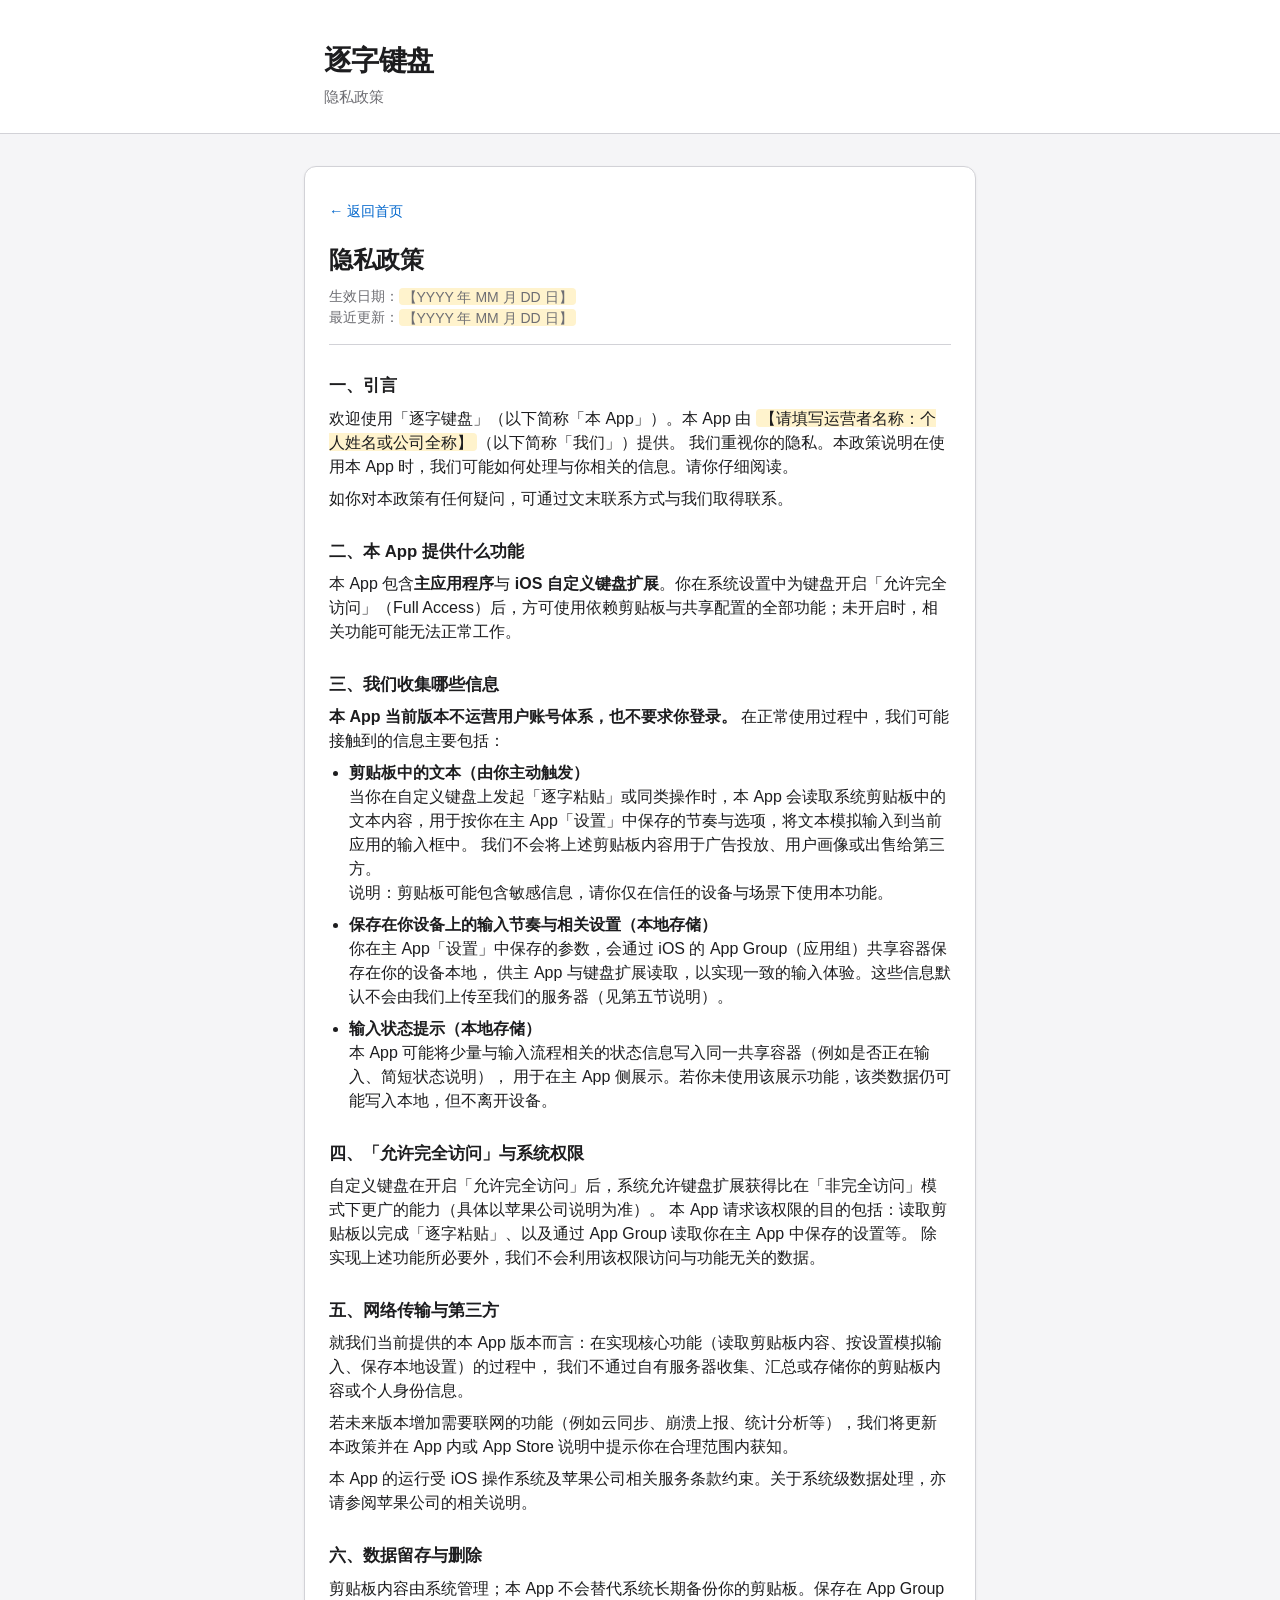
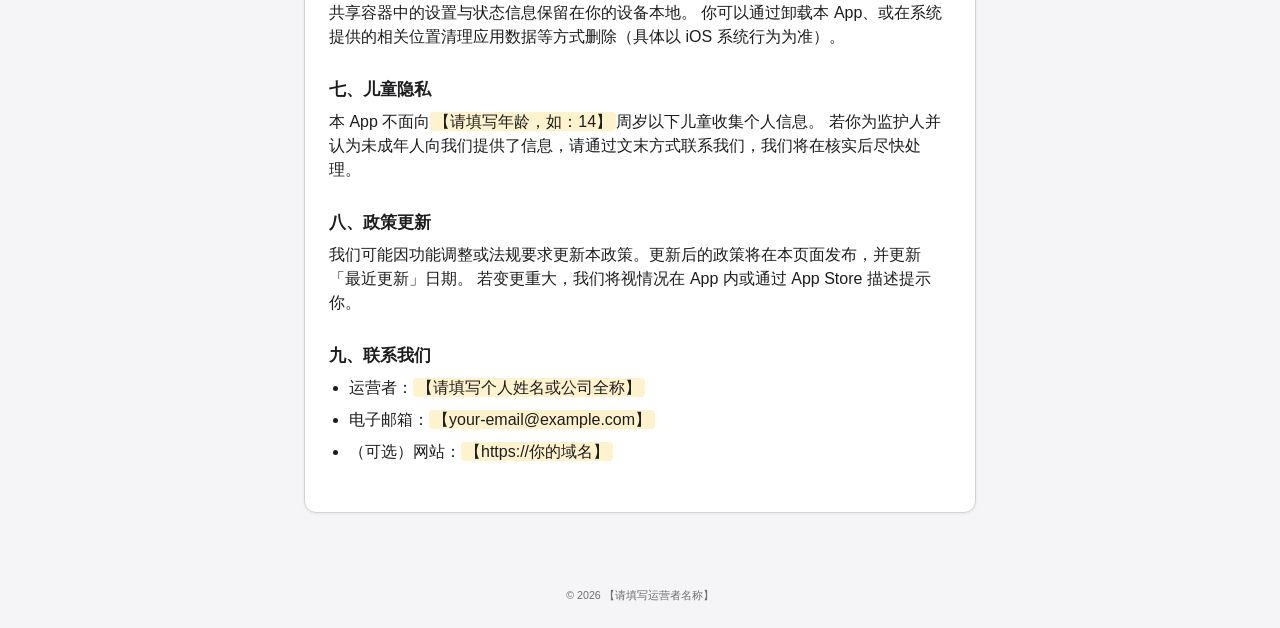
==== privacy.html @ 88ec4f8a "Initial import: privacy policy static site for 逐字键盘. Co-authored-by: Cursor <cursoragent@cursor.com>" ====
<!DOCTYPE html>
<html lang="zh-Hans">
<head>
    <meta charset="utf-8" />
    <meta name="viewport" content="width=device-width, initial-scale=1" />
    <title>隐私政策 — 逐字键盘</title>
    <meta name="description" content="逐字键盘 App 隐私政策" />
    <link rel="stylesheet" href="assets/style.css" />
</head>
<body>
    <header class="site-header">
        <div class="wrap">
            <h1 class="title">逐字键盘</h1>
            <p class="tagline">隐私政策</p>
        </div>
    </header>
    <main class="wrap main">
        <article class="policy">
            <a class="back" href="index.html">← 返回首页</a>
            <h1>隐私政策</h1>
            <p class="meta">
                生效日期：<span class="placeholder">【YYYY 年 MM 月 DD 日】</span><br />
                最近更新：<span class="placeholder">【YYYY 年 MM 月 DD 日】</span>
            </p>

            <h2>一、引言</h2>
            <p>
                欢迎使用「逐字键盘」（以下简称「本 App」）。本 App 由
                <span class="placeholder">【请填写运营者名称：个人姓名或公司全称】</span>（以下简称「我们」）提供。
                我们重视你的隐私。本政策说明在使用本 App 时，我们可能如何处理与你相关的信息。请你仔细阅读。
            </p>
            <p>
                如你对本政策有任何疑问，可通过文末联系方式与我们取得联系。
            </p>

            <h2>二、本 App 提供什么功能</h2>
            <p>
                本 App 包含<strong>主应用程序</strong>与 <strong>iOS 自定义键盘扩展</strong>。你在系统设置中为键盘开启「允许完全访问」（Full
                Access）后，方可使用依赖剪贴板与共享配置的全部功能；未开启时，相关功能可能无法正常工作。
            </p>

            <h2>三、我们收集哪些信息</h2>
            <p>
                <strong>本 App 当前版本不运营用户账号体系，也不要求你登录。</strong>
                在正常使用过程中，我们可能接触到的信息主要包括：
            </p>
            <ul>
                <li>
                    <strong>剪贴板中的文本（由你主动触发）</strong><br />
                    当你在自定义键盘上发起「逐字粘贴」或同类操作时，本 App 会读取系统剪贴板中的文本内容，用于按你在主
                    App「设置」中保存的节奏与选项，将文本模拟输入到当前应用的输入框中。
                    我们不会将上述剪贴板内容用于广告投放、用户画像或出售给第三方。<br />
                    说明：剪贴板可能包含敏感信息，请你仅在信任的设备与场景下使用本功能。
                </li>
                <li>
                    <strong>保存在你设备上的输入节奏与相关设置（本地存储）</strong><br />
                    你在主 App「设置」中保存的参数，会通过 iOS 的 App Group（应用组）共享容器保存在你的设备本地，
                    供主 App 与键盘扩展读取，以实现一致的输入体验。这些信息默认不会由我们上传至我们的服务器（见第五节说明）。
                </li>
                <li>
                    <strong>输入状态提示（本地存储）</strong><br />
                    本 App 可能将少量与输入流程相关的状态信息写入同一共享容器（例如是否正在输入、简短状态说明），
                    用于在主 App 侧展示。若你未使用该展示功能，该类数据仍可能写入本地，但不离开设备。
                </li>
            </ul>

            <h2>四、「允许完全访问」与系统权限</h2>
            <p>
                自定义键盘在开启「允许完全访问」后，系统允许键盘扩展获得比在「非完全访问」模式下更广的能力（具体以苹果公司说明为准）。
                本 App 请求该权限的目的包括：读取剪贴板以完成「逐字粘贴」、以及通过 App Group 读取你在主 App 中保存的设置等。
                除实现上述功能所必要外，我们不会利用该权限访问与功能无关的数据。
            </p>

            <h2>五、网络传输与第三方</h2>
            <p>
                就我们当前提供的本 App 版本而言：在实现核心功能（读取剪贴板内容、按设置模拟输入、保存本地设置）的过程中，
                我们不通过自有服务器收集、汇总或存储你的剪贴板内容或个人身份信息。
            </p>
            <p>
                若未来版本增加需要联网的功能（例如云同步、崩溃上报、统计分析等），我们将更新本政策并在 App 内或 App Store 说明中提示你在合理范围内获知。
            </p>
            <p>
                本 App 的运行受 iOS 操作系统及苹果公司相关服务条款约束。关于系统级数据处理，亦请参阅苹果公司的相关说明。
            </p>

            <h2>六、数据留存与删除</h2>
            <p>
                剪贴板内容由系统管理；本 App 不会替代系统长期备份你的剪贴板。保存在 App Group 共享容器中的设置与状态信息保留在你的设备本地。
                你可以通过卸载本 App、或在系统提供的相关位置清理应用数据等方式删除（具体以 iOS 系统行为为准）。
            </p>

            <h2>七、儿童隐私</h2>
            <p>
                本 App 不面向<span class="placeholder">【请填写年龄，如：14】</span>周岁以下儿童收集个人信息。
                若你为监护人并认为未成年人向我们提供了信息，请通过文末方式联系我们，我们将在核实后尽快处理。
            </p>

            <h2>八、政策更新</h2>
            <p>
                我们可能因功能调整或法规要求更新本政策。更新后的政策将在本页面发布，并更新「最近更新」日期。
                若变更重大，我们将视情况在 App 内或通过 App Store 描述提示你。
            </p>

            <h2>九、联系我们</h2>
            <ul>
                <li>运营者：<span class="placeholder">【请填写个人姓名或公司全称】</span></li>
                <li>电子邮箱：<span class="placeholder">【your-email@example.com】</span></li>
                <li>（可选）网站：<span class="placeholder">【https://你的域名】</span></li>
            </ul>
        </article>
    </main>
    <footer class="site-footer">
        <div class="wrap">
            <small>© <span id="year"></span> <span class="placeholder">【请填写运营者名称】</span></small>
        </div>
    </footer>
    <script>
        document.getElementById("year").textContent = new Date().getFullYear();
    </script>
</body>
</html>
---- assets/style.css ----
/* 逐字键盘 · 隐私政策站点 — 静态页样式（独立于 iOS 工程） */
:root {
    --bg: #f5f5f7;
    --card: #ffffff;
    --text: #1d1d1f;
    --muted: #6e6e73;
    --link: #0066cc;
    --border: #d2d2d7;
}

*,
*::before,
*::after {
    box-sizing: border-box;
}

html {
    font-size: 16px;
    -webkit-text-size-adjust: 100%;
}

body {
    margin: 0;
    font-family: -apple-system, BlinkMacSystemFont, "PingFang SC", "Hiragino Sans GB",
        "Microsoft YaHei", "Helvetica Neue", Helvetica, Arial, sans-serif;
    line-height: 1.5;
    color: var(--text);
    background: var(--bg);
}

.wrap {
    max-width: 42rem;
    margin: 0 auto;
    padding: 0 1.25rem;
}

.site-header {
    padding: 2.5rem 0 1.5rem;
    background: var(--card);
    border-bottom: 1px solid var(--border);
}

.site-header .title {
    margin: 0 0 0.25rem;
    font-size: 1.75rem;
    font-weight: 600;
    letter-spacing: -0.02em;
}

.site-header .tagline {
    margin: 0;
    color: var(--muted);
    font-size: 0.95rem;
}

.main {
    padding: 2rem 0 3rem;
}

.card {
    background: var(--card);
    border-radius: 12px;
    padding: 1.5rem 1.5rem 1.25rem;
    border: 1px solid var(--border);
    box-shadow: 0 1px 3px rgba(0, 0, 0, 0.06);
}

.card h2 {
    margin: 0 0 0.75rem;
    font-size: 1.1rem;
    font-weight: 600;
}

.links {
    margin: 0 0 1rem;
    padding-left: 1.25rem;
}

.links a {
    color: var(--link);
    text-decoration: none;
}

.links a:hover {
    text-decoration: underline;
}

.hint {
    margin: 0;
    font-size: 0.875rem;
    color: var(--muted);
}

.policy {
    background: var(--card);
    border-radius: 12px;
    padding: 2rem 1.5rem 2.5rem;
    border: 1px solid var(--border);
    box-shadow: 0 1px 3px rgba(0, 0, 0, 0.06);
}

.policy h1 {
    margin: 0 0 0.5rem;
    font-size: 1.5rem;
    font-weight: 600;
    letter-spacing: -0.02em;
}

.policy .meta {
    margin: 0 0 1.75rem;
    font-size: 0.875rem;
    color: var(--muted);
    border-bottom: 1px solid var(--border);
    padding-bottom: 1rem;
}

.policy h2 {
    margin: 1.75rem 0 0.5rem;
    font-size: 1.05rem;
    font-weight: 600;
}

.policy p,
.policy li {
    margin: 0.5rem 0;
    color: var(--text);
}

.policy ul {
    margin: 0.5rem 0 0.5rem 0;
    padding-left: 1.25rem;
}

.policy .placeholder {
    background: #fff3cd;
    padding: 0.05em 0.25em;
    border-radius: 4px;
    font-weight: 500;
}

.policy .back {
    display: inline-block;
    margin-bottom: 1.25rem;
    font-size: 0.9rem;
    color: var(--link);
    text-decoration: none;
}

.policy .back:hover {
    text-decoration: underline;
}

.site-footer {
    padding: 1.5rem 0;
    text-align: center;
    color: var(--muted);
    font-size: 0.8rem;
}
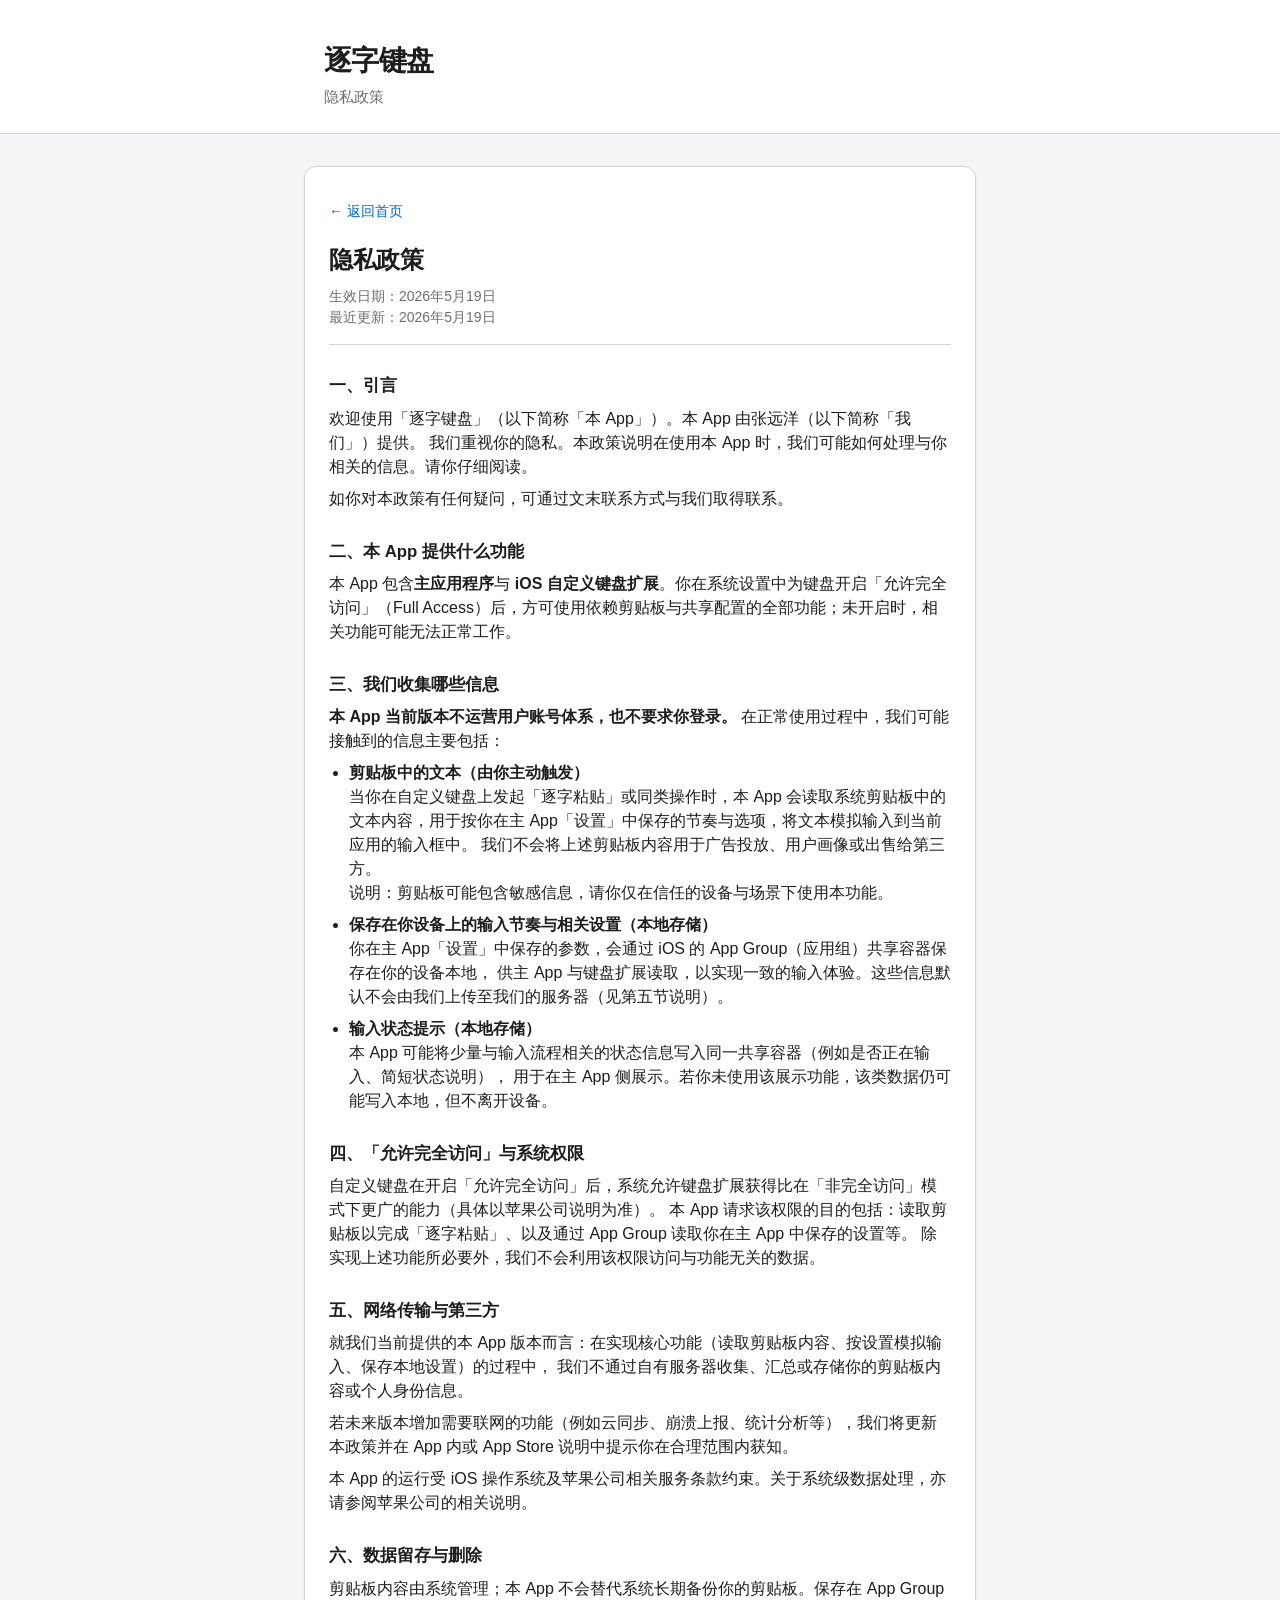
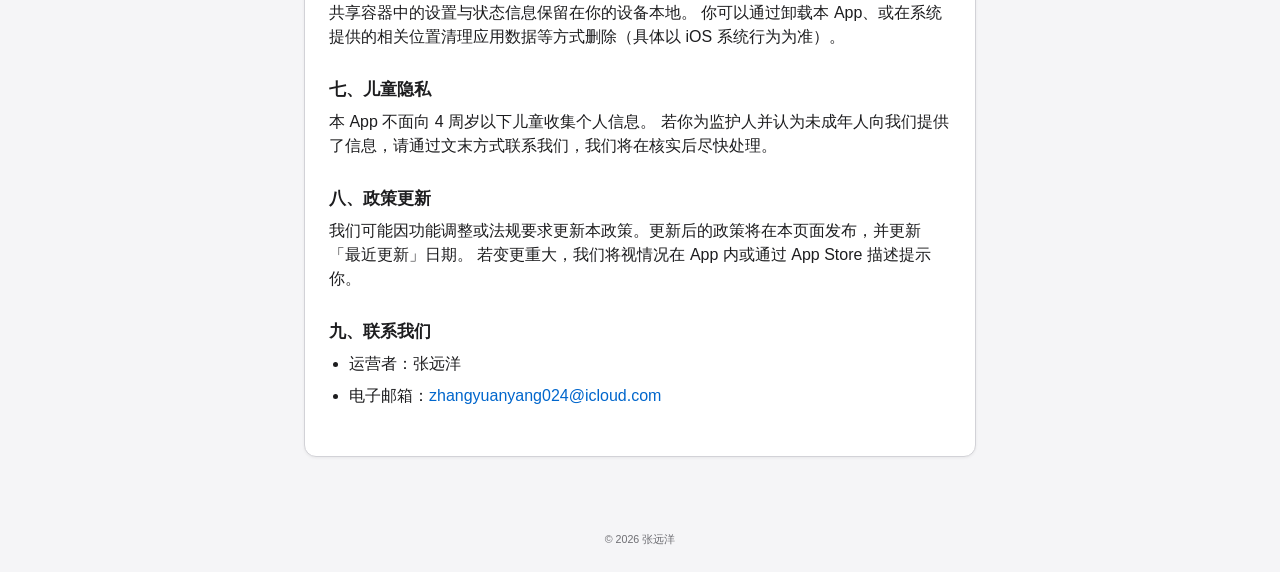
==== commit c4fe4788: "Update privacy policy: operator contact, dates, remove App Store hint. Co-authored-by: Cursor <curso" ====
--- a/privacy.html
+++ b/privacy.html
@@ -19,14 +19,13 @@
             <a class="back" href="index.html">← 返回首页</a>
             <h1>隐私政策</h1>
             <p class="meta">
-                生效日期：<span class="placeholder">【YYYY 年 MM 月 DD 日】</span><br />
-                最近更新：<span class="placeholder">【YYYY 年 MM 月 DD 日】</span>
+                生效日期：2026年5月19日<br />
+                最近更新：2026年5月19日
             </p>
 
             <h2>一、引言</h2>
             <p>
-                欢迎使用「逐字键盘」（以下简称「本 App」）。本 App 由
-                <span class="placeholder">【请填写运营者名称：个人姓名或公司全称】</span>（以下简称「我们」）提供。
+                欢迎使用「逐字键盘」（以下简称「本 App」）。本 App 由张远洋（以下简称「我们」）提供。
                 我们重视你的隐私。本政策说明在使用本 App 时，我们可能如何处理与你相关的信息。请你仔细阅读。
             </p>
             <p>
@@ -91,7 +90,7 @@
 
             <h2>七、儿童隐私</h2>
             <p>
-                本 App 不面向<span class="placeholder">【请填写年龄，如：14】</span>周岁以下儿童收集个人信息。
+                本 App 不面向 4 周岁以下儿童收集个人信息。
                 若你为监护人并认为未成年人向我们提供了信息，请通过文末方式联系我们，我们将在核实后尽快处理。
             </p>
 
@@ -103,15 +102,14 @@
 
             <h2>九、联系我们</h2>
             <ul>
-                <li>运营者：<span class="placeholder">【请填写个人姓名或公司全称】</span></li>
-                <li>电子邮箱：<span class="placeholder">【your-email@example.com】</span></li>
-                <li>（可选）网站：<span class="placeholder">【https://你的域名】</span></li>
+                <li>运营者：张远洋</li>
+                <li>电子邮箱：<a href="mailto:zhangyuanyang024@icloud.com">zhangyuanyang024@icloud.com</a></li>
             </ul>
         </article>
     </main>
     <footer class="site-footer">
         <div class="wrap">
-            <small>© <span id="year"></span> <span class="placeholder">【请填写运营者名称】</span></small>
+            <small>© <span id="year"></span> 张远洋</small>
         </div>
     </footer>
     <script>
--- a/assets/style.css
+++ b/assets/style.css
@@ -131,6 +131,15 @@
     padding-left: 1.25rem;
 }
 
+.policy ul a {
+    color: var(--link);
+    text-decoration: none;
+}
+
+.policy ul a:hover {
+    text-decoration: underline;
+}
+
 .policy .placeholder {
     background: #fff3cd;
     padding: 0.05em 0.25em;
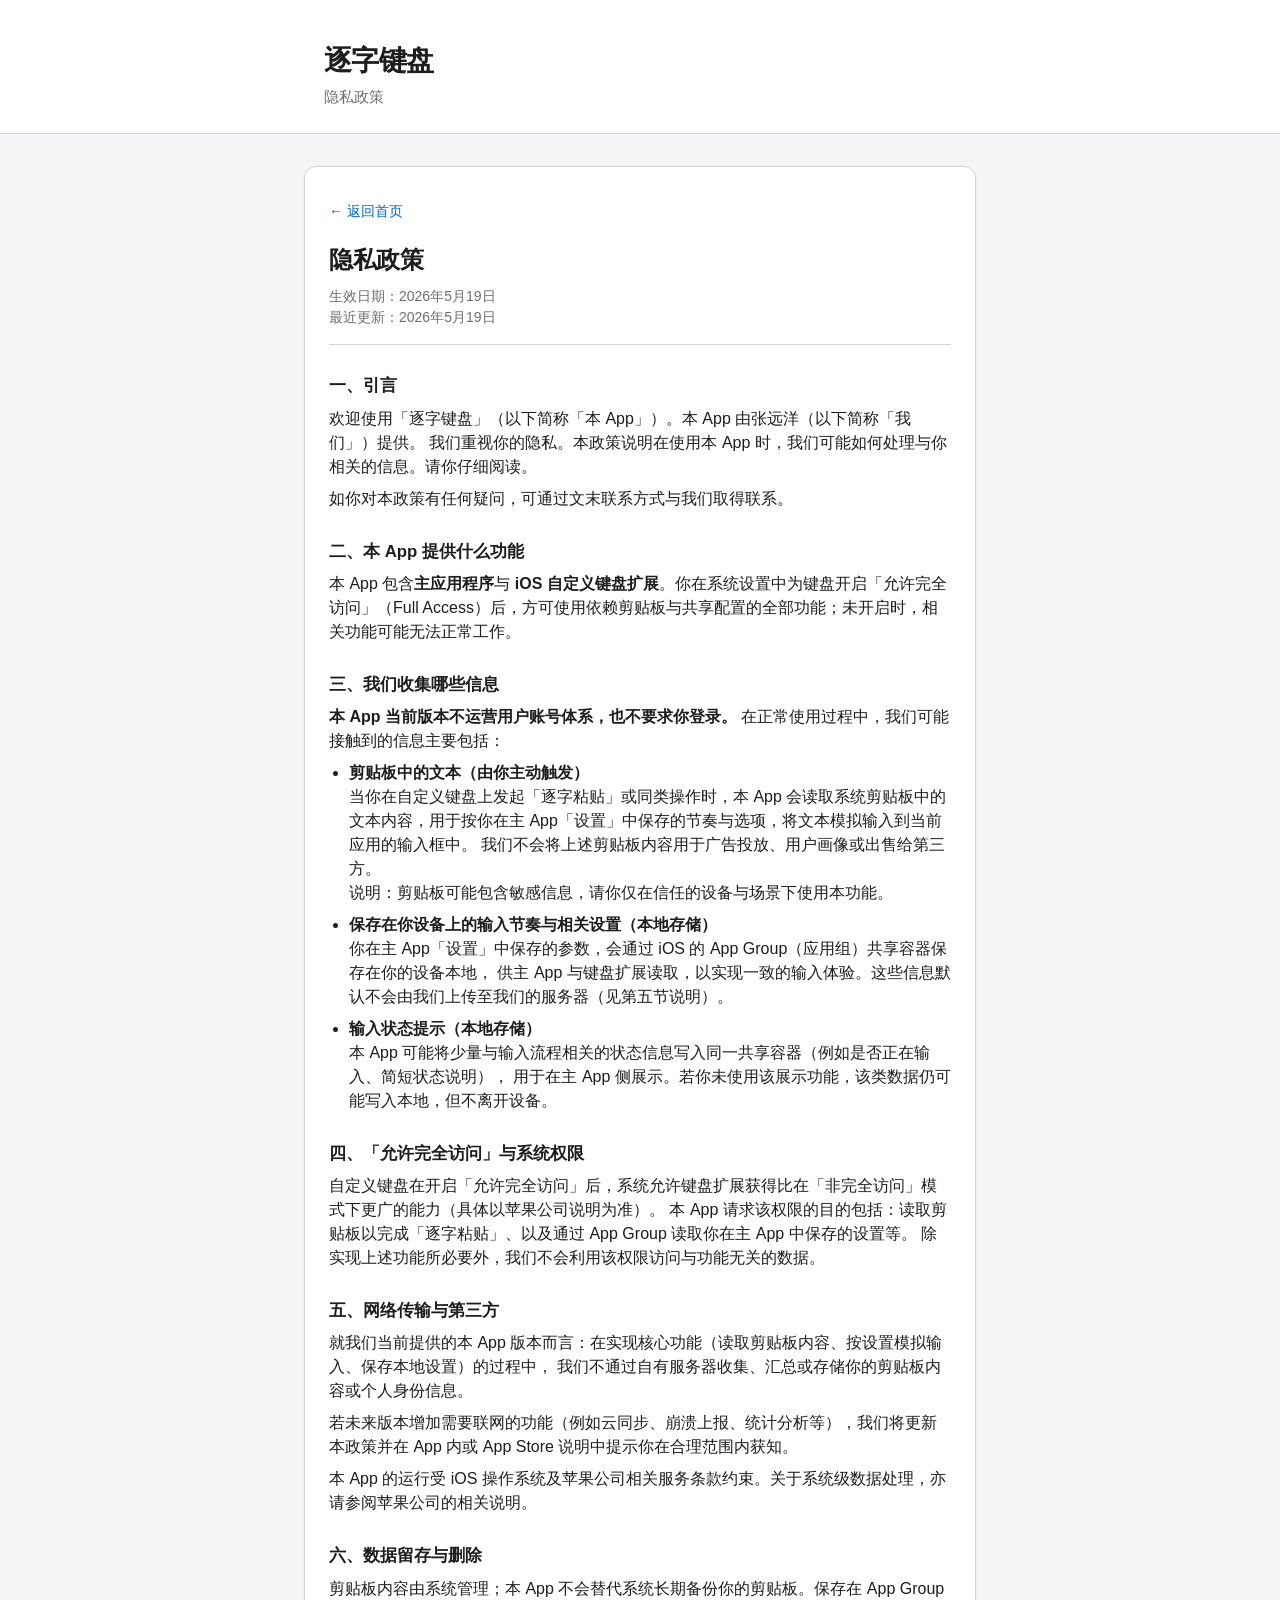
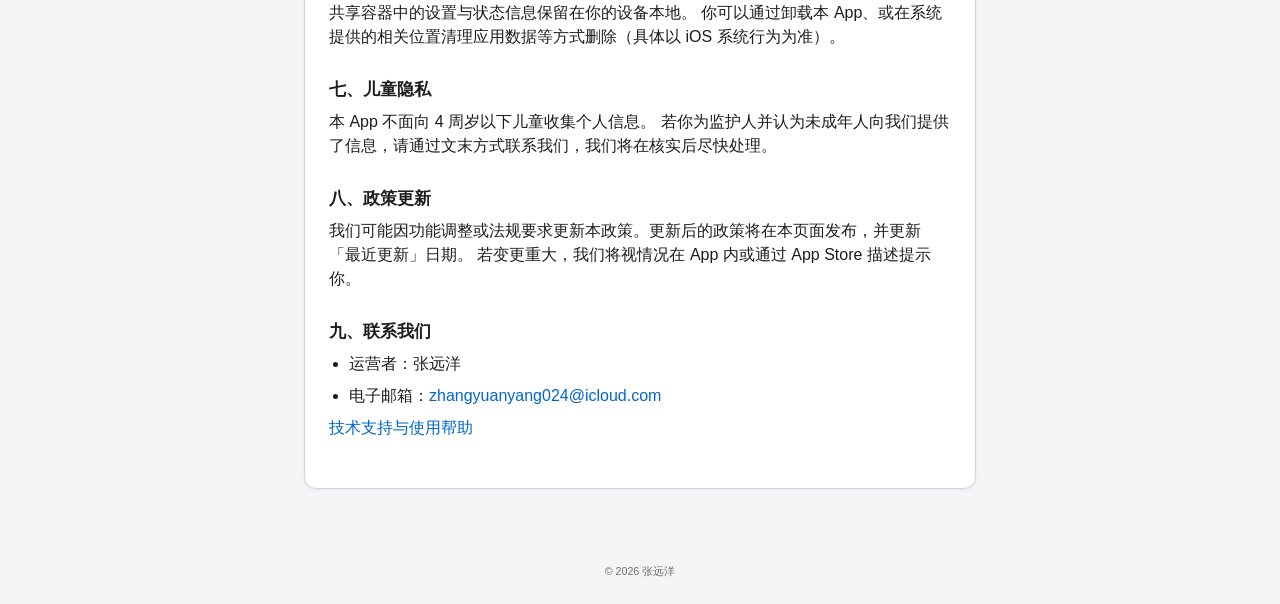
==== commit 1a3d4637: "Add technical support page at /support/ for App Store. Co-authored-by: Cursor <cursoragent@cursor.co" ====
--- a/privacy.html
+++ b/privacy.html
@@ -105,6 +105,7 @@
                 <li>运营者：张远洋</li>
                 <li>电子邮箱：<a href="mailto:zhangyuanyang024@icloud.com">zhangyuanyang024@icloud.com</a></li>
             </ul>
+            <p><a href="support/">技术支持与使用帮助</a></p>
         </article>
     </main>
     <footer class="site-footer">
--- a/assets/style.css
+++ b/assets/style.css
@@ -131,13 +131,31 @@
     padding-left: 1.25rem;
 }
 
-.policy ul a {
+.policy ul a,
+.policy p a {
     color: var(--link);
     text-decoration: none;
 }
 
-.policy ul a:hover {
+.policy ul a:hover,
+.policy p a:hover {
     text-decoration: underline;
+}
+
+.support-ol {
+    margin: 0.5rem 0 0.5rem 0;
+    padding-left: 1.35rem;
+}
+
+.support-ol li {
+    margin: 0.35rem 0;
+}
+
+.faq-q {
+    margin: 1.25rem 0 0.35rem;
+    font-size: 1rem;
+    font-weight: 600;
+    color: var(--text);
 }
 
 .policy .placeholder {
